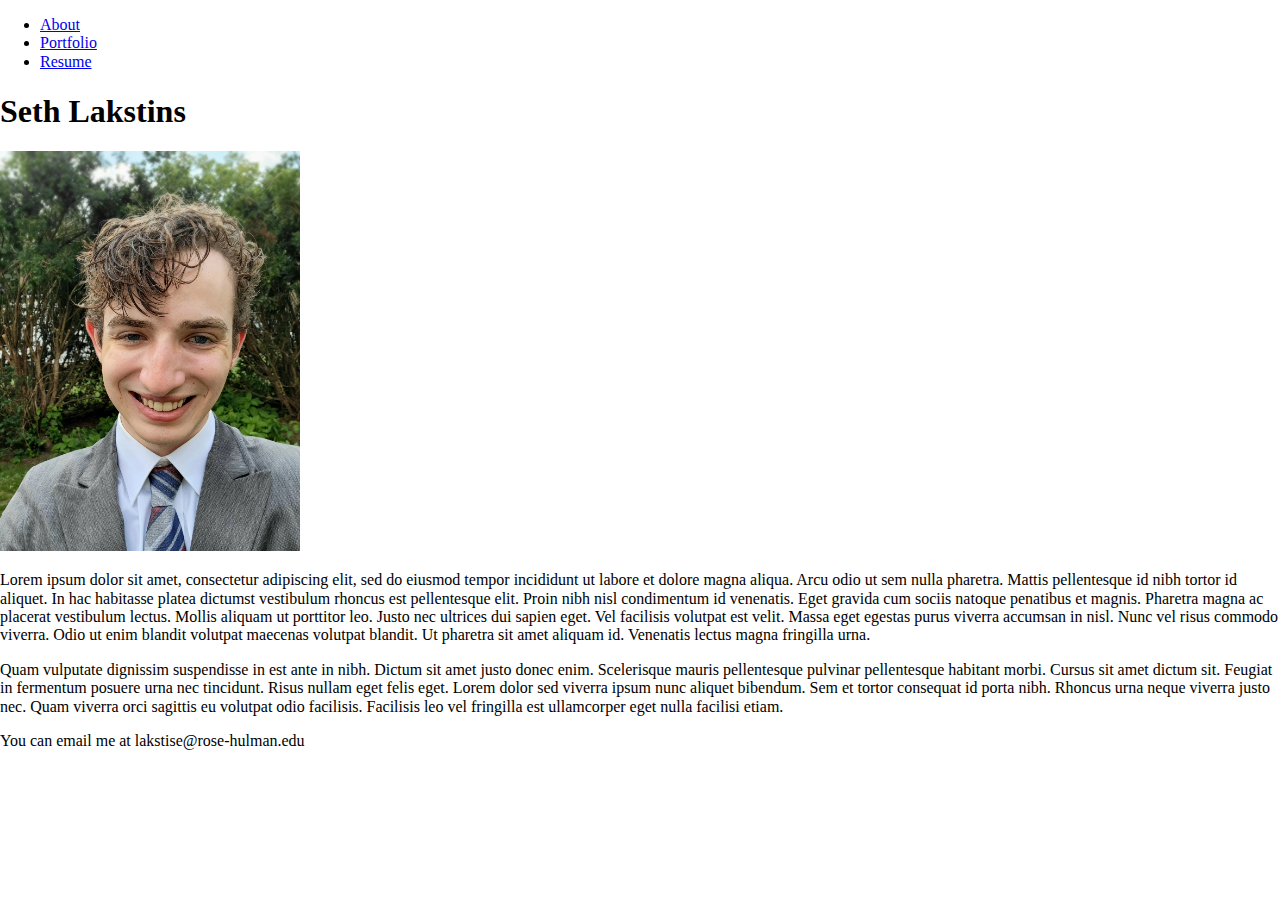
==== index.html @ 351266e5 "added resume and portfolio" ====
<!DOCTYPE html>
<html lang="en">
  <head>
    <meta charset="utf-8" />
    <meta name="viewport" content="width=device-width, initial-scale=1" />
    <title>Seth Lakstins' Website</title>
    <link rel="stylesheet" href="styles/normalize.css" />
    <link rel="stylesheet" href="styles/main.css" />
    <link rel="icon" href="images/favicon.png" />
    <script src="scripts/main.js" defer></script>
  </head>
  <body id="about">
    <nav>
      <ul>
        <li><a href="index.html">About</a></li>
        <li><a href="portfolio.html">Portfolio</a></li>
        <li><a href="resume.html">Resume</a></li>
      </ul>
    </nav>
    <main>
      <h1>Seth Lakstins</h1>
      
      <img src="images/ProfilePic.jpg" alt="seth" id="profilePic">
      <p>Lorem ipsum dolor sit amet, consectetur adipiscing elit, sed do eiusmod tempor incididunt ut labore et dolore magna aliqua. Arcu odio ut sem nulla pharetra. Mattis pellentesque id nibh tortor id aliquet. In hac habitasse platea dictumst vestibulum rhoncus est pellentesque elit. Proin nibh nisl condimentum id venenatis. Eget gravida cum sociis natoque penatibus et magnis. Pharetra magna ac placerat vestibulum lectus. Mollis aliquam ut porttitor leo. Justo nec ultrices dui sapien eget. Vel facilisis volutpat est velit. Massa eget egestas purus viverra accumsan in nisl. Nunc vel risus commodo viverra. Odio ut enim blandit volutpat maecenas volutpat blandit. Ut pharetra sit amet aliquam id. Venenatis lectus magna fringilla urna.</p>

      <p>Quam vulputate dignissim suspendisse in est ante in nibh. Dictum sit amet justo donec enim. Scelerisque mauris pellentesque pulvinar pellentesque habitant morbi. Cursus sit amet dictum sit. Feugiat in fermentum posuere urna nec tincidunt. Risus nullam eget felis eget. Lorem dolor sed viverra ipsum nunc aliquet bibendum. Sem et tortor consequat id porta nibh. Rhoncus urna neque viverra justo nec. Quam viverra orci sagittis eu volutpat odio facilisis. Facilisis leo vel fringilla est ullamcorper eget nulla facilisi etiam.</p>

    </main>
    <footer>
      You can email me at lakstise@rose-hulman.edu
    </footer>
  </body>
</html>
---- styles/main.css ----
#profilePic{
    height: 400px;
}
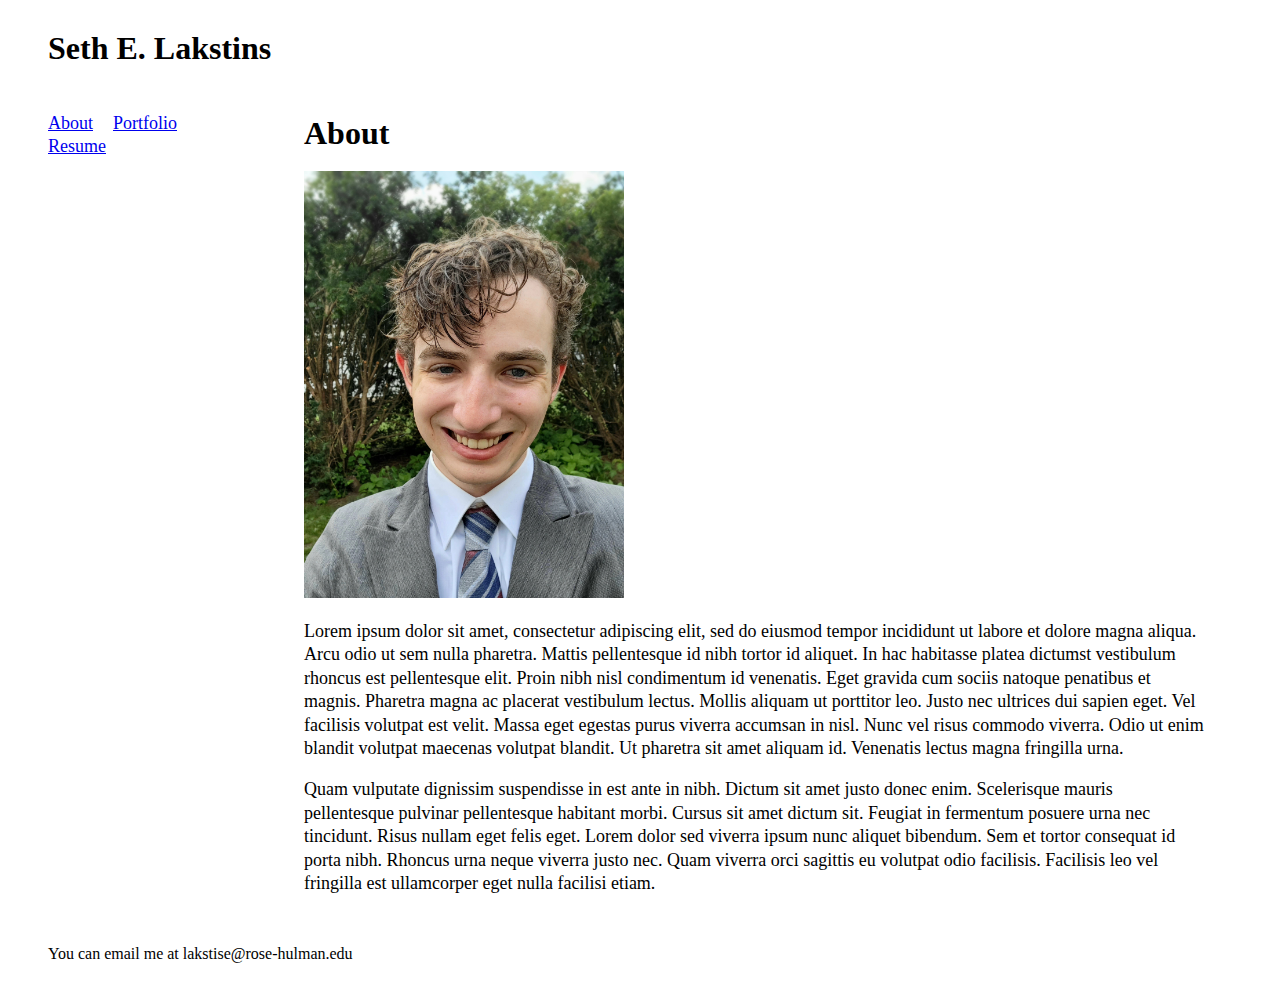
==== commit abaf3314: "formatting with grid" ====
--- a/index.html
+++ b/index.html
@@ -10,6 +10,9 @@
     <script src="scripts/main.js" defer></script>
   </head>
   <body id="about">
+    <header>
+      <h1>Seth E. Lakstins</h1>
+    </header>
     <nav>
       <ul>
         <li><a href="index.html">About</a></li>
@@ -18,7 +21,7 @@
       </ul>
     </nav>
     <main>
-      <h1>Seth Lakstins</h1>
+      <h1>About</h1>
       
       <img src="images/ProfilePic.jpg" alt="seth" id="profilePic">
       <p>Lorem ipsum dolor sit amet, consectetur adipiscing elit, sed do eiusmod tempor incididunt ut labore et dolore magna aliqua. Arcu odio ut sem nulla pharetra. Mattis pellentesque id nibh tortor id aliquet. In hac habitasse platea dictumst vestibulum rhoncus est pellentesque elit. Proin nibh nisl condimentum id venenatis. Eget gravida cum sociis natoque penatibus et magnis. Pharetra magna ac placerat vestibulum lectus. Mollis aliquam ut porttitor leo. Justo nec ultrices dui sapien eget. Vel facilisis volutpat est velit. Massa eget egestas purus viverra accumsan in nisl. Nunc vel risus commodo viverra. Odio ut enim blandit volutpat maecenas volutpat blandit. Ut pharetra sit amet aliquam id. Venenatis lectus magna fringilla urna.</p>
--- a/styles/main.css
+++ b/styles/main.css
@@ -1,3 +1,99 @@
-#profilePic{
-    height: 400px;
+:root {
+    --vertical-space: 2rem;
+    --horizontal-space: 3rem;
+}
+
+
+
+body#about img{
+    width: 20em;
+}
+
+img {width: 17em}
+p, li {
+    max-width: 50em;
+    font-size: 18px;
+    line-height: 1.3em;
+}
+h1, h2, h3{
+    line-height: 1em;
+}
+
+body > * {
+    padding-left: var(--horizontal-space);
+    padding-right: var(--horizontal-space);
+}
+
+body {
+    display: grid;
+    grid-template-areas: "head head"
+                         "nav nav"
+                         "main main"
+                         "foot foot";
+    grid-template-columns: 1fr 4fr;
+    grid-template-rows: auto auto 1fr auto;
+}
+
+@media screen and (min-width: 30em){
+    body {
+        display: grid;
+        grid-template-areas: "head head"
+                            "nav main"
+                            "foot foot";
+        grid-template-rows: auto 1fr auto;
+    }
+}
+
+body > header {
+    grid-area:head;
+}
+
+body > nav {
+    grid-area: nav;
+}
+
+body > main {
+    grid-area: main;
+}
+
+body > footer {
+    grid-area: foot;
+}
+
+header, footer {
+    padding-top: var(--vertical-space);
+    padding-bottom: var(--vertical-space);
+}
+
+header h1, footer h1 {
+    margin: 0;
+}
+
+body > nav ul {
+    list-style-type: none;
+    padding: 0;
+}
+
+body > nav ul li{
+    padding-right: 1rem;
+    display: inline;
+}
+
+body#portfolio ul#portfolioItems{
+    display: flex;
+    flex-wrap: wrap;
+    flex: 1;
+    list-style-type: none;
+    padding: 0;
+}
+
+@media screen and (min-width: 30em){
+    body#portfolio ul#portfolioItems li{
+        flex-basis: 48%;
+        padding-right: 2%;
+}
+}
+body#portfolio ul#portfolioItems li img{
+
+    max-width: 100%;
 }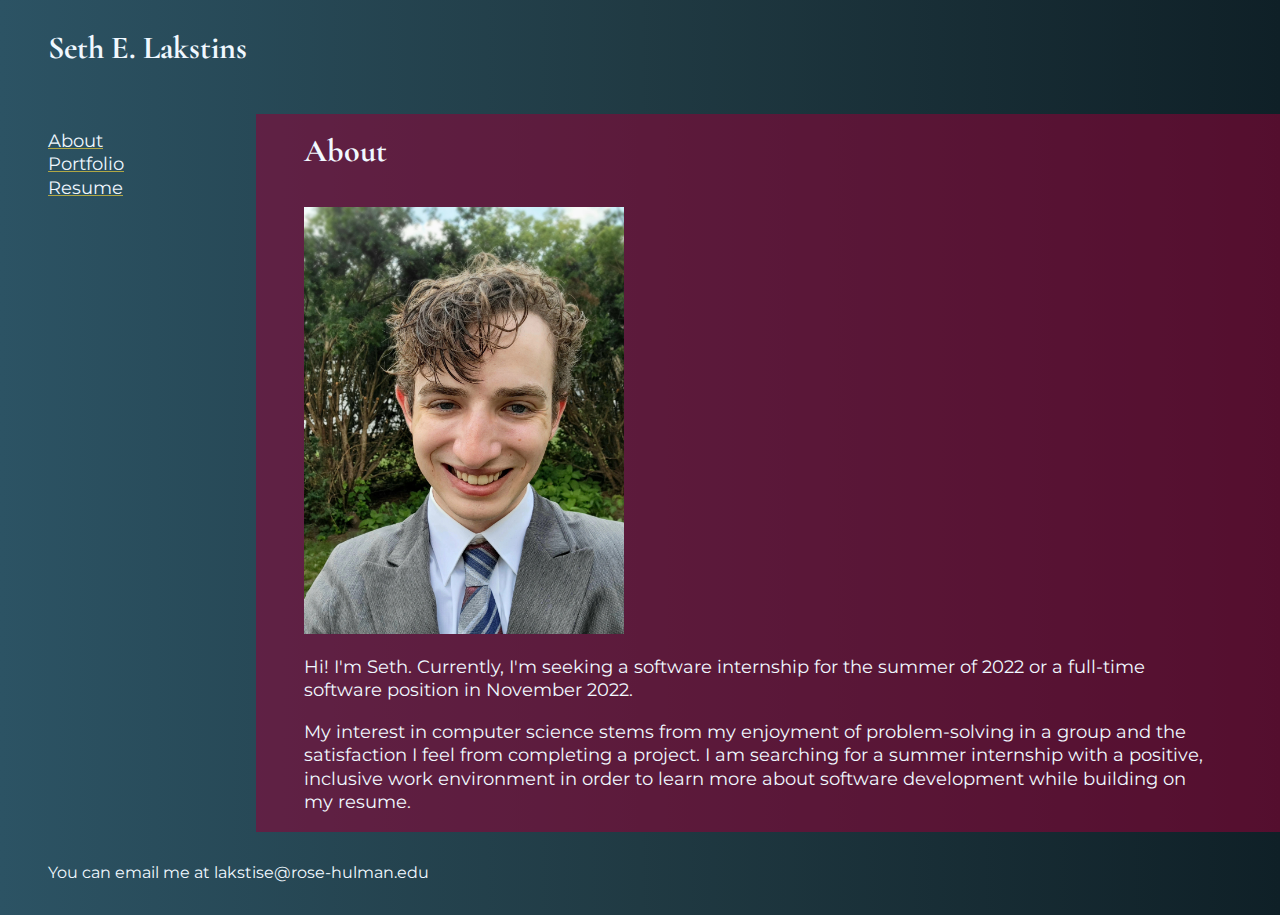
==== commit 05962326: "added more CSS, flex, grid" ====
--- a/index.html
+++ b/index.html
@@ -24,10 +24,14 @@
       <h1>About</h1>
       
       <img src="images/ProfilePic.jpg" alt="seth" id="profilePic">
-      <p>Lorem ipsum dolor sit amet, consectetur adipiscing elit, sed do eiusmod tempor incididunt ut labore et dolore magna aliqua. Arcu odio ut sem nulla pharetra. Mattis pellentesque id nibh tortor id aliquet. In hac habitasse platea dictumst vestibulum rhoncus est pellentesque elit. Proin nibh nisl condimentum id venenatis. Eget gravida cum sociis natoque penatibus et magnis. Pharetra magna ac placerat vestibulum lectus. Mollis aliquam ut porttitor leo. Justo nec ultrices dui sapien eget. Vel facilisis volutpat est velit. Massa eget egestas purus viverra accumsan in nisl. Nunc vel risus commodo viverra. Odio ut enim blandit volutpat maecenas volutpat blandit. Ut pharetra sit amet aliquam id. Venenatis lectus magna fringilla urna.</p>
+      <p>Hi! I'm Seth. Currently, I'm seeking a software internship for the summer of 2022 or a full-time software position in November 2022.</p>
+          
 
-      <p>Quam vulputate dignissim suspendisse in est ante in nibh. Dictum sit amet justo donec enim. Scelerisque mauris pellentesque pulvinar pellentesque habitant morbi. Cursus sit amet dictum sit. Feugiat in fermentum posuere urna nec tincidunt. Risus nullam eget felis eget. Lorem dolor sed viverra ipsum nunc aliquet bibendum. Sem et tortor consequat id porta nibh. Rhoncus urna neque viverra justo nec. Quam viverra orci sagittis eu volutpat odio facilisis. Facilisis leo vel fringilla est ullamcorper eget nulla facilisi etiam.</p>
-
+      <p>My interest in computer science stems from my enjoyment of
+         problem-solving in a group and the satisfaction I feel from 
+         completing a project. I am searching for a summer internship 
+         with a positive, inclusive work environment in order to learn 
+         more about software development while building on my resume.</p>   
     </main>
     <footer>
       You can email me at lakstise@rose-hulman.edu
--- a/styles/main.css
+++ b/styles/main.css
@@ -1,6 +1,11 @@
+@import url('https://fonts.googleapis.com/css2?family=Cormorant+Garamond:wght@300&family=Montserrat&display=swap');
+
 :root {
     --vertical-space: 2rem;
     --horizontal-space: 3rem;
+    --color: aliceblue;
+    --color-hightlight: #B0A745;
+    --color-dark: #9100358a;
 }
 
 
@@ -10,6 +15,7 @@
 }
 
 img {width: 17em}
+
 p, li {
     max-width: 50em;
     font-size: 18px;
@@ -17,6 +23,17 @@
 }
 h1, h2, h3{
     line-height: 1em;
+    height: 50px;
+    font-family: 'Cormorant Garamond', serif;
+}
+
+a {
+    color: var(--color);
+    text-decoration-color: var(--color-hightlight);
+}
+
+a:hover {
+    text-decoration-color: var(--color-dark);
 }
 
 body > * {
@@ -24,7 +41,16 @@
     padding-right: var(--horizontal-space);
 }
 
+main {
+    background-color: var(--color-dark);
+}
+
 body {
+    color: var(--color);
+    background: #0F2027;  /* fallback for old browsers */
+    background: linear-gradient(to right, #2C5364, #203A43, #0F2027); /* W3C, IE 10+/ Edge, Firefox 16+, Chrome 26+, Opera 12+, Safari 7+ */
+
+    font-family: 'Montserrat', sans-serif;
     display: grid;
     grid-template-areas: "head head"
                          "nav nav"
@@ -32,17 +58,10 @@
                          "foot foot";
     grid-template-columns: 1fr 4fr;
     grid-template-rows: auto auto 1fr auto;
+
 }
 
-@media screen and (min-width: 30em){
-    body {
-        display: grid;
-        grid-template-areas: "head head"
-                            "nav main"
-                            "foot foot";
-        grid-template-rows: auto 1fr auto;
-    }
-}
+
 
 body > header {
     grid-area:head;
@@ -86,14 +105,22 @@
     list-style-type: none;
     padding: 0;
 }
+body#portfolio ul#portfolioItems li img{
+
+    max-width: 100%;
+}
+
 
 @media screen and (min-width: 30em){
+    body {
+        display: grid;
+        grid-template-areas: "head head"
+                            "nav main"
+                            "foot foot";
+        grid-template-rows: auto 1fr auto;
+    }
     body#portfolio ul#portfolioItems li{
         flex-basis: 48%;
         padding-right: 2%;
-}
-}
-body#portfolio ul#portfolioItems li img{
-
-    max-width: 100%;
+    }
 }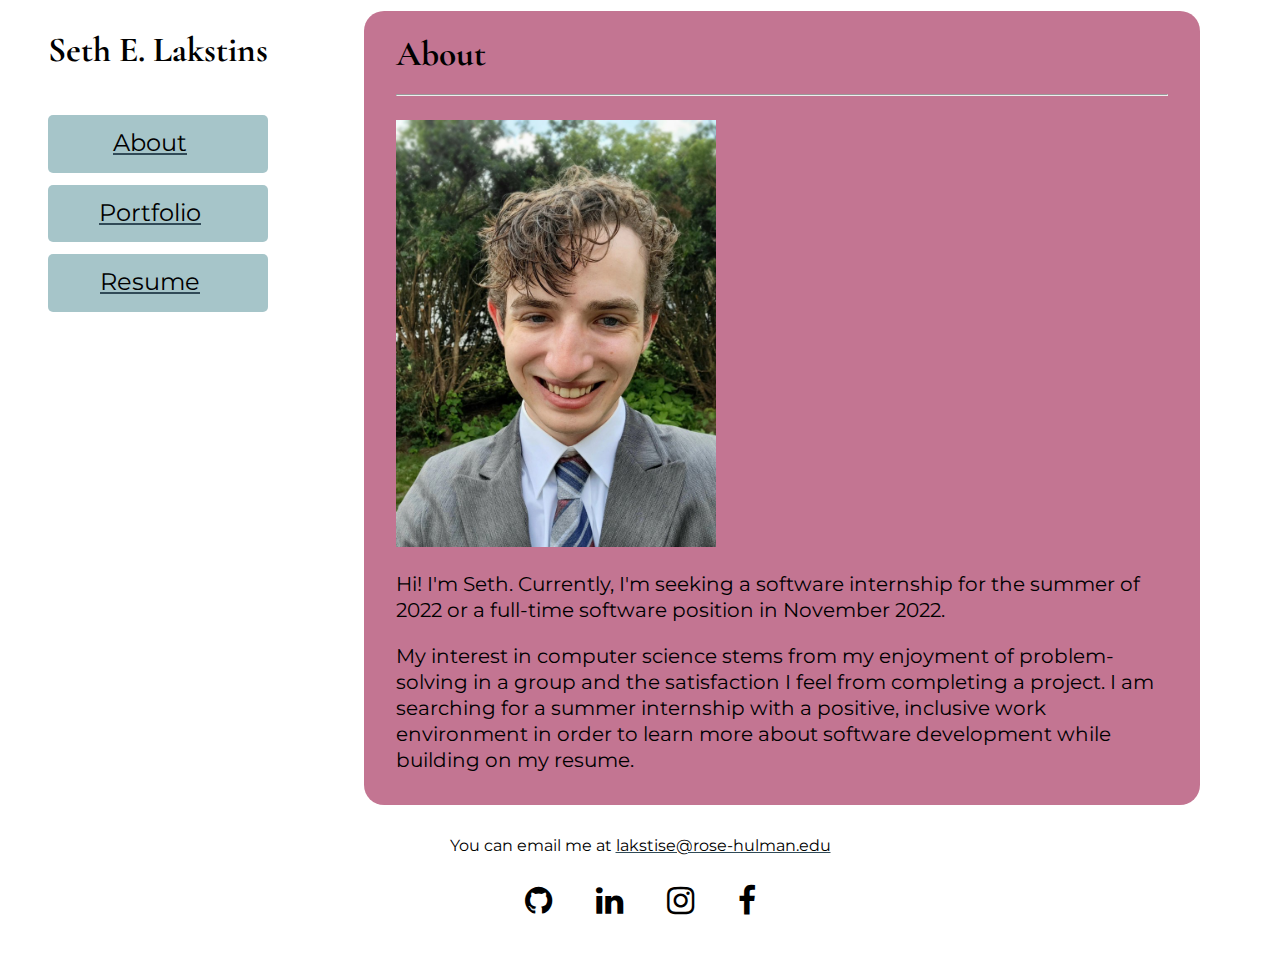
==== commit 18f76bc5: "added animations and updated styling" ====
--- a/index.html
+++ b/index.html
@@ -1,40 +1,149 @@
 <!DOCTYPE html>
 <html lang="en">
-  <head>
-    <meta charset="utf-8" />
-    <meta name="viewport" content="width=device-width, initial-scale=1" />
-    <title>Seth Lakstins' Website</title>
-    <link rel="stylesheet" href="styles/normalize.css" />
-    <link rel="stylesheet" href="styles/main.css" />
-    <link rel="icon" href="images/favicon.png" />
-    <script src="scripts/main.js" defer></script>
-  </head>
-  <body id="about">
-    <header>
-      <h1>Seth E. Lakstins</h1>
-    </header>
-    <nav>
-      <ul>
-        <li><a href="index.html">About</a></li>
-        <li><a href="portfolio.html">Portfolio</a></li>
-        <li><a href="resume.html">Resume</a></li>
-      </ul>
-    </nav>
-    <main>
+
+<head>
+  <meta charset="utf-8" />
+  <meta name="viewport" content="width=device-width, initial-scale=1" />
+  <title>Seth Lakstins' Website</title>
+  <link rel="stylesheet" href="styles/normalize.css" />
+  <link rel="stylesheet" href="styles/main.css" />
+  <link rel="icon" href="images/favicon.png" />
+  <link rel="stylesheet" href="https://cdnjs.cloudflare.com/ajax/libs/font-awesome/4.7.0/css/font-awesome.min.css">
+  <link rel="stylesheet" href="http://anijs.github.io/lib/anicollection/anicollection.css">
+  <script src="scripts/main.js" defer></script>
+  <script src="scripts/anijs-min.js" defer></script>
+</head>
+
+<body>
+  <header>
+    <h1>Seth E. Lakstins</h1>
+  </header>
+  <nav>
+    <ul>
+      <a href="#" id="aboutLink">
+        <li>About</li>
+      </a>
+      <a href="#" id="portfolioLink">
+        <li>Portfolio</li>
+      </a>
+      <a href="#" id="resumeLink">
+        <li>Resume</li>
+      </a>
+    </ul>
+  </nav>
+  <main data-anijs="if: load, on: window, do: bounceInRight animated;if: load, on: window, do: bounceInUp animated, to: footer">
+    <div class="a-main" id="about" data-anijs="if: click, on: body > nav ul li, do: bounceInRight animated, to: main; if: click, on: body > nav ul li, do: bounceInUp animated, to: footer">
       <h1>About</h1>
-      
-      <img src="images/ProfilePic.jpg" alt="seth" id="profilePic">
-      <p>Hi! I'm Seth. Currently, I'm seeking a software internship for the summer of 2022 or a full-time software position in November 2022.</p>
-          
+      <hr>
+
+      <img src="images/ProfilePic.jpg" alt="Seth Lakstins" id="profilePic">
+      <p>Hi! I'm Seth. Currently, I'm seeking a software internship for the summer of 2022 or a full-time software
+        position in November 2022.</p>
+
 
       <p>My interest in computer science stems from my enjoyment of
-         problem-solving in a group and the satisfaction I feel from 
-         completing a project. I am searching for a summer internship 
-         with a positive, inclusive work environment in order to learn 
-         more about software development while building on my resume.</p>   
-    </main>
-    <footer>
-      You can email me at lakstise@rose-hulman.edu
-    </footer>
-  </body>
-</html>
+        problem-solving in a group and the satisfaction I feel from
+        completing a project. I am searching for a summer internship
+        with a positive, inclusive work environment in order to learn
+        more about software development while building on my resume.</p>
+    </div>
+    <div class="a-main hidden" id="resume" >
+      <h1>Resume</h1>
+      <hr>
+      <h3><a target="_blank"
+          href="https://rosehulman-my.sharepoint.com/:b:/g/personal/lakstise_rose-hulman_edu/Eaj8_yWZHhNIlfJm3MbLoLQBMfsvHRkq-nRQ-JnyGRrxRA?e=5MV4av">View
+          Resume PDF</a></h3>
+      <p>Bachelor of Science, Computer Science <span November 2022></span></p>
+      <p>Rose-Hulman Institute of Technology, Terre Haute, IN <span>3.93 / 4.0 GPA</span></p>
+      <h2>Relevant Courses</h2>
+      <p>
+        Data Structures and Algorithm Analysis,
+        Software Requirements,
+        Database Systems,
+        Programming Language Concepts,
+        Software Design
+      </p>
+
+      <h2>Internships</h2>
+      <p>Lakstins Family LLC, Terre Haute, IN <span>Summer 2020</span></p>
+      <ul>
+        <li>Prototyped an event calendar for the Terre Haute community website using JavaScript</li>
+        <li>Followed a user interface design brief</li>
+      </ul>
+
+      <h2>Skills</h2>
+      <ul>
+        <li>Procedural programming: C</li>
+        <li>Application and Game Development: Java </li>
+        <li>Front-end Development: HTML, CSS, JavaScript</li>
+        <li>Functional Programming: Scheme; a Lisp dialect</li>
+        <li>Databases: SQL</li>
+      </ul>
+      <h2>Experience</h2>
+      <p>Logan Library, Terre Haute, IN <span id="dateRange">2019 - Present</span></p>
+      Full-time summer student worker
+      <ul>
+        <li>
+          Modified the library catalog and its digital databases in Excel
+        </li>
+        <li>
+          Completed projects to improve library function
+        </li>
+      </ul>
+      <h2>Activities</h2>
+      <ul>
+        <li>
+          Rose-Hulman Jazz Band, lead trombone: <span>2019 – Present</span>
+        </li>
+        <li>
+          Rose-Hulman Climbing Club: <span>2019 – Present</span>
+        </li>
+      </ul>
+
+    </div>
+    <div class="a-main hidden" id="portfolio" >
+      <h1>Portfolio</h1>
+      <hr>
+      <ul id="portfolioItems">
+        <li>
+          <h2><a href="https://github.com/Slakstins/SortMyProf" target="_blank">Sort My Professor</a></h2>
+          <img id="sortMyProfessor" src="images/portfolio/hogwarts.jpg" alt="hogwarts crest">
+          <p>Programmed a database system with a Java front-end for students to sort their professors into Hogwarts
+            houses based on survey results</p>
+        </li>
+        <li>
+          <h2><a href="https://github.com/Slakstins/JetPackJoust" target="_blank">Jetpack Joust</a></h2>
+          <img id="jetpackJoust" src="images/portfolio/jetpackJoust.png"
+            alt="pixelated jetpack man fighting monsters with beam sword">
+          <p>Co-produced a 2D Java game demonstrating strong usage of Object-Oriented design principles</p>
+        </li>
+        <li>
+          <h2><a href="https://github.com/Slakstins/RHITMap" target="_blank">RHIT Class Map</a></h2>
+          <img id="RHITClassMap" src="images/portfolio/classMap.png" alt="RHIT map with overlay for navigation">
+          <p>Collaborated to produce a class-schedule routing application utilizing Dijkstra’s algorithm in Java</p>
+        </li>
+        <li>
+          <h2><a href="https://github.com/Slakstins/ThirdPartyChess" target="_blank">Third Party Chess</a></h2>
+          <img id="thirdPartyChess" src="images/portfolio/chess.png"
+            alt="two chess windowns with socket communication roles listed">
+          <p>Designed and programmed a three-player variant of chess utilizing socket communication and multi-threading
+            in Java
+          </p>
+        </li>
+      </ul>
+    </div>
+  </main>
+  <footer>
+    You can email me at <a href="mailto:lakstise@rose-hulman.edu">lakstise@rose-hulman.edu</a>
+
+    <div id="socials">
+      <a target="_blank" href="https://github.com/Slakstins" class="fa fa-2x fa-github"></a>
+      <a target="_blank" href="https://www.linkedin.com/in/seth-lakstins-05aa561b4/" class="fa fa-2x fa-linkedin"></a>
+      <a target="_blank" href="https://www.instagram.com/seth_lakstins/" class="fa fa-2x fa-instagram"></a>
+      <a target="_blank" href="https://www.facebook.com/seth.lakstins/" class="fa fa-2x fa-facebook"></a>
+    </div>
+
+  </footer>
+</body>
+
+</html>--- a/styles/main.css
+++ b/styles/main.css
@@ -1,30 +1,62 @@
 @import url('https://fonts.googleapis.com/css2?family=Cormorant+Garamond:wght@300&family=Montserrat&display=swap');
+@import url('https://fonts.googleapis.com/css2?family=Cormorant+Garamond:wght@700&display=swap');
 
 :root {
     --vertical-space: 2rem;
     --horizontal-space: 3rem;
-    --color: aliceblue;
-    --color-hightlight: #B0A745;
+    --color: black;
+    --color-hightlight: #304a57;
     --color-dark: #9100358a;
 }
 
 
 
-body#about img{
+body img{
     width: 20em;
-}
-
-img {width: 17em}
-
-p, li {
+    margin-top: 1em;
+}
+
+#sortMyProfessor {width: 17em}
+#jetpackJoust {width: 33em}
+#RHITClassMap {width: 35em}
+#thirdPartyChess {width: 25em}
+
+p {
     max-width: 50em;
+    font-size: 20px;
+    line-height: 1.3em;
+}
+
+li {
+    max-width: 48em;
     font-size: 18px;
     line-height: 1.3em;
 }
+
+
 h1, h2, h3{
     line-height: 1em;
-    height: 50px;
     font-family: 'Cormorant Garamond', serif;
+    font-weight: bold;
+    white-space: nowrap;
+}
+
+h1{
+    font-size: 2.2em;
+}
+h2{
+  font-size: 1.75em;
+  margin-block-end: 0.3em;
+  margin-block-start: 0.8em;
+}
+
+h3{
+    font-size: 1.5em;
+}
+
+span{
+    float: right;
+    font-size: 0.8em;
 }
 
 a {
@@ -36,31 +68,60 @@
     text-decoration-color: var(--color-dark);
 }
 
+#socials{
+    white-space: nowrap;
+    
+}
+
+.fa {
+  padding: 30px 20px;
+  font-size: 30px;
+  text-align: center;
+  text-decoration: none;
+  position: relative;
+  top: 0;
+  transition: top ease 0.5s;
+}
+
+.fa:hover{
+    top: -10px;
+}
+
 body > * {
     padding-left: var(--horizontal-space);
     padding-right: var(--horizontal-space);
 }
 
-main {
+.a-main {
+    padding: 0.7em 2em;
+    padding-top: 0.05em;
+
+
     background-color: var(--color-dark);
+    margin-top: .7em;
+    border-radius: 20px;
 }
 
 body {
+  background-size: 2em 2em;
+  background-color: white;
     color: var(--color);
-    background: #0F2027;  /* fallback for old browsers */
-    background: linear-gradient(to right, #2C5364, #203A43, #0F2027); /* W3C, IE 10+/ Edge, Firefox 16+, Chrome 26+, Opera 12+, Safari 7+ */
 
     font-family: 'Montserrat', sans-serif;
     display: grid;
     grid-template-areas: "head head"
-                         "nav nav"
-                         "main main"
-                         "foot foot";
+                            "nav nav"
+                            "main main"
+                            "foot foot";
     grid-template-columns: 1fr 4fr;
     grid-template-rows: auto auto 1fr auto;
 
-}
-
+
+}
+
+.hidden{
+    display:none;
+}
 
 
 body > header {
@@ -77,6 +138,7 @@
 
 body > footer {
     grid-area: foot;
+    text-align: center;
 }
 
 header, footer {
@@ -93,32 +155,58 @@
     padding: 0;
 }
 
+#mainContainer{
+    padding: 0px;
+    margin: 0px;
+}
+
 body > nav ul li{
     padding-right: 1rem;
-    display: inline;
-}
-
-body#portfolio ul#portfolioItems{
+    font-size: 1.5em;
+    margin-bottom: 0.5em;
+    padding-top: 0.5em;
+    padding-bottom: 0.6em;
+    background-color: rgba(133, 175, 180, 0.726);
+    border-radius: 5px;
+    text-align: center;
+    position: relative;
+    right: 0;
+    transition: right ease 0.5s;
+}
+
+body > nav ul li:hover{
+    right: -10px;
+}
+
+ul#portfolioItems{
     display: flex;
     flex-wrap: wrap;
     flex: 1;
     list-style-type: none;
     padding: 0;
 }
-body#portfolio ul#portfolioItems li img{
+ul#portfolioItems li img{
 
     max-width: 100%;
 }
+
+
+
 
 
 @media screen and (min-width: 30em){
     body {
         display: grid;
-        grid-template-areas: "head head"
+        grid-template-areas: "head main"
                             "nav main"
                             "foot foot";
-        grid-template-rows: auto 1fr auto;
+        grid-template-rows: auto 1fr auto ;
     }
+
+    .a-main {
+        margin-right: 2em;
+    }
+
     body#portfolio ul#portfolioItems li{
         flex-basis: 48%;
         padding-right: 2%;
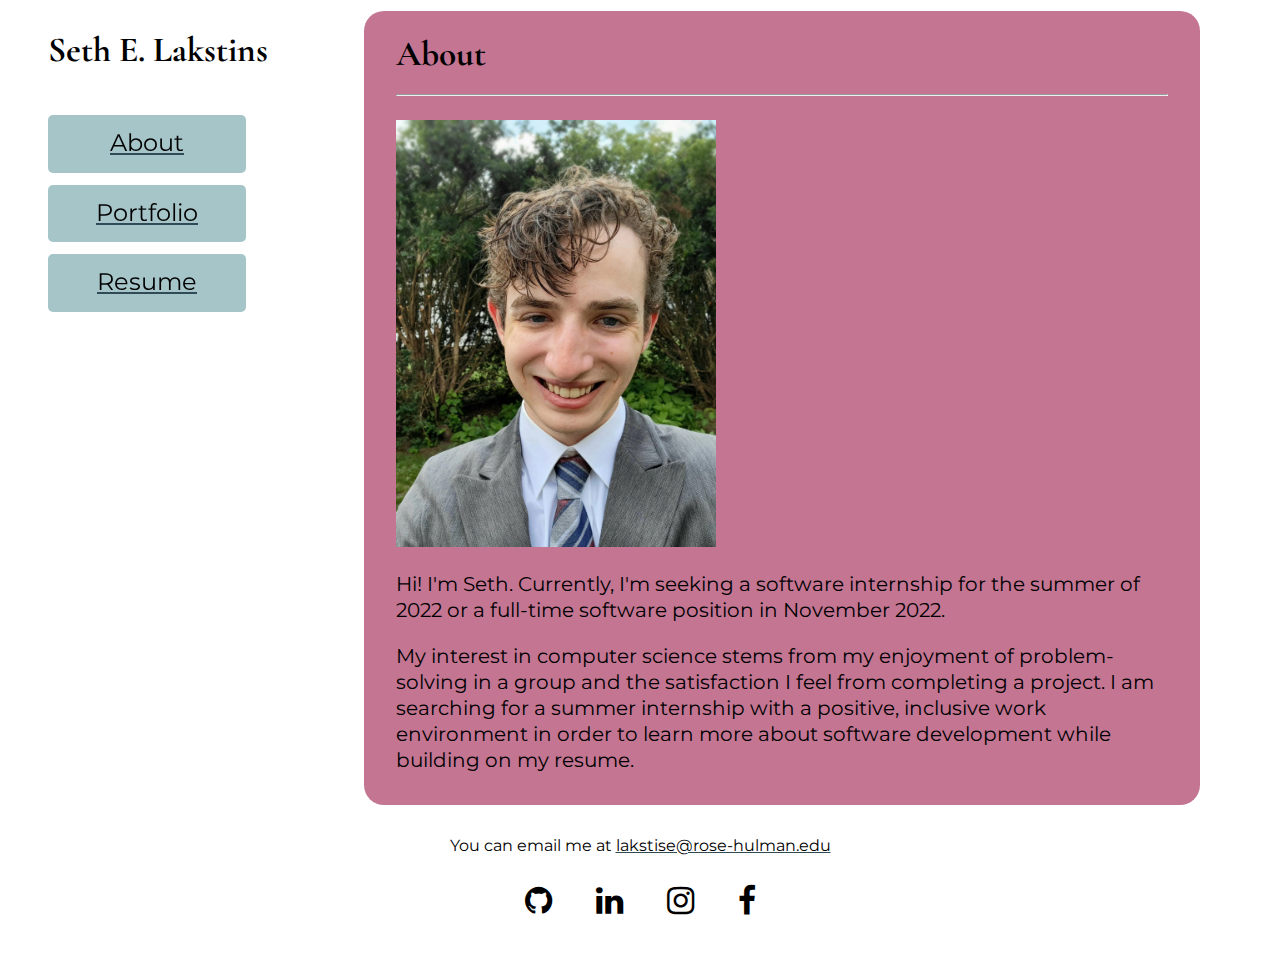
==== commit ad074020: "position fixed for navbar on larger screens" ====
--- a/index.html
+++ b/index.html
@@ -8,8 +8,8 @@
   <link rel="stylesheet" href="styles/normalize.css" />
   <link rel="stylesheet" href="styles/main.css" />
   <link rel="icon" href="images/favicon.png" />
-  <link rel="stylesheet" href="https://cdnjs.cloudflare.com/ajax/libs/font-awesome/4.7.0/css/font-awesome.min.css">
-  <link rel="stylesheet" href="http://anijs.github.io/lib/anicollection/anicollection.css">
+  <link rel="stylesheet" href="https://cdnjs.cloudflare.com/ajax/libs/font-awesome/4.7.0/css/font-awesome.min.css"/>
+  <link rel="stylesheet" href="https://anijs.github.io/lib/anicollection/anicollection.css"/>
   <script src="scripts/main.js" defer></script>
   <script src="scripts/anijs-min.js" defer></script>
 </head>
@@ -19,17 +19,19 @@
     <h1>Seth E. Lakstins</h1>
   </header>
   <nav>
-    <ul>
-      <a href="#" id="aboutLink">
-        <li>About</li>
-      </a>
-      <a href="#" id="portfolioLink">
-        <li>Portfolio</li>
-      </a>
-      <a href="#" id="resumeLink">
-        <li>Resume</li>
-      </a>
-    </ul>
+    <div id="fixedDiv">
+      <ul>
+        <a href="#" id="aboutLink">
+          <li>About</li>
+        </a>
+        <a href="#" id="portfolioLink">
+          <li>Portfolio</li>
+        </a>
+        <a href="#" id="resumeLink">
+          <li>Resume</li>
+        </a>
+      </ul>
+    </div>
   </nav>
   <main data-anijs="if: load, on: window, do: bounceInRight animated;if: load, on: window, do: bounceInUp animated, to: footer">
     <div class="a-main" id="about" data-anijs="if: click, on: body > nav ul li, do: bounceInRight animated, to: main; if: click, on: body > nav ul li, do: bounceInUp animated, to: footer">
@@ -80,7 +82,7 @@
         <li>Databases: SQL</li>
       </ul>
       <h2>Experience</h2>
-      <p>Logan Library, Terre Haute, IN <span id="dateRange">2019 - Present</span></p>
+      <p>Logan Library, Terre Haute, IN <span>2019 - Present</span></p>
       Full-time summer student worker
       <ul>
         <li>
@@ -124,7 +126,7 @@
         </li>
         <li>
           <h2><a href="https://github.com/Slakstins/ThirdPartyChess" target="_blank">Third Party Chess</a></h2>
-          <img id="thirdPartyChess" src="images/portfolio/chess.png"
+          <img id="thirdPartyChess" src="images/portfolio/chess1.png"
             alt="two chess windowns with socket communication roles listed">
           <p>Designed and programmed a three-player variant of chess utilizing socket communication and multi-threading
             in Java
--- a/styles/main.css
+++ b/styles/main.css
@@ -12,7 +12,7 @@
 
 
 body img{
-    width: 20em;
+    width: 13.5em;
     margin-top: 1em;
 }
 
@@ -28,7 +28,7 @@
 }
 
 li {
-    max-width: 48em;
+    max-width: 53em;
     font-size: 18px;
     line-height: 1.3em;
 }
@@ -72,6 +72,7 @@
     white-space: nowrap;
     
 }
+
 
 .fa {
   padding: 30px 20px;
@@ -124,15 +125,15 @@
 }
 
 
-body > header {
+body header {
     grid-area:head;
 }
 
-body > nav {
+body nav {
     grid-area: nav;
 }
 
-body > main {
+body main {
     grid-area: main;
 }
 
@@ -174,7 +175,12 @@
     transition: right ease 0.5s;
 }
 
-body > nav ul li:hover{
+
+
+
+
+
+body nav ul li:hover{
     right: -10px;
 }
 
@@ -202,10 +208,24 @@
                             "foot foot";
         grid-template-rows: auto 1fr auto ;
     }
+    body img {
+        width: 20em;
+    }
 
     .a-main {
         margin-right: 2em;
     }
+    body > nav ul li{
+        padding-left: 2em;
+        padding-right: 2em;
+    }
+    #fixedDiv {
+        margin: 0 auto;
+        position: fixed;
+
+    }
+
+
 
     body#portfolio ul#portfolioItems li{
         flex-basis: 48%;
